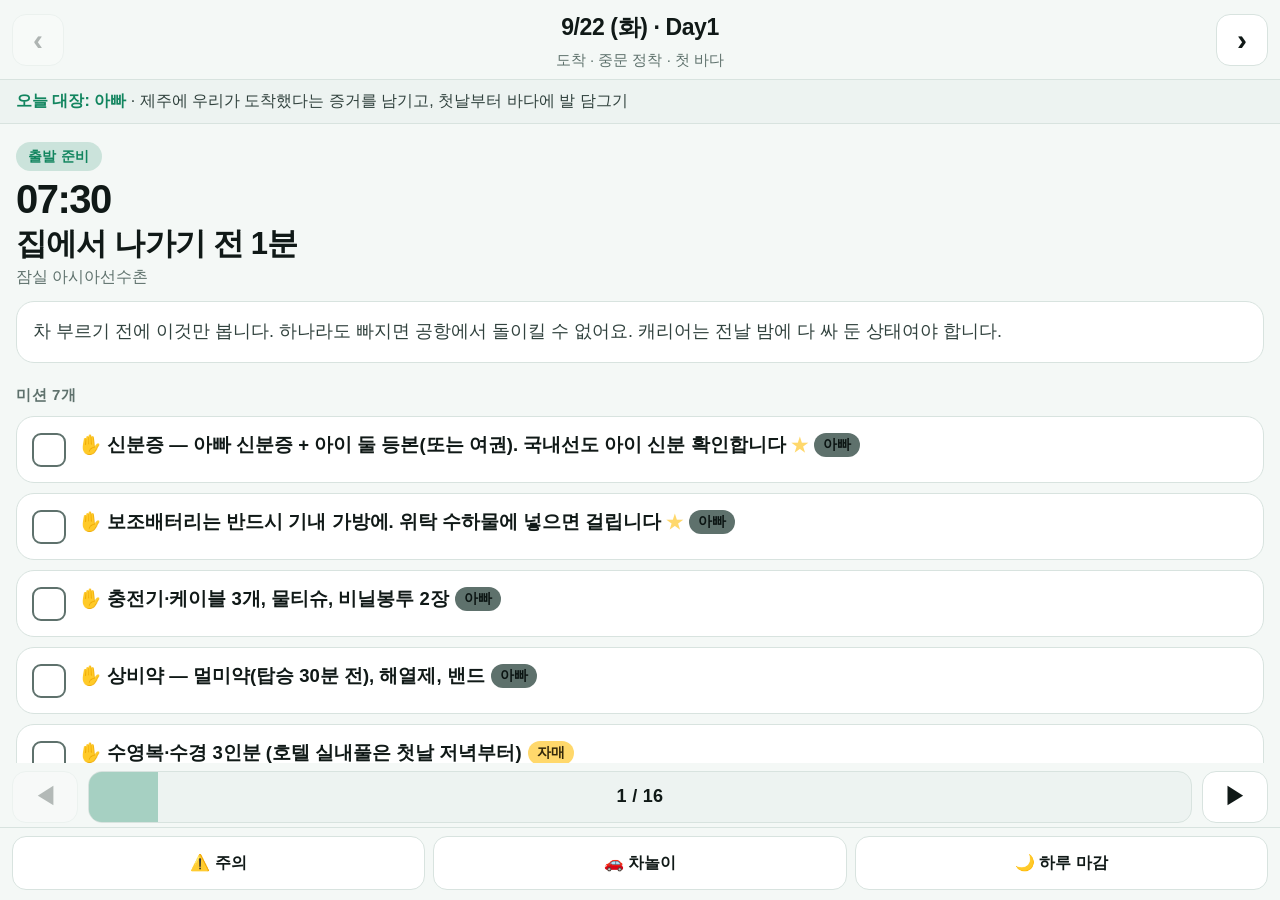
==== go.html @ 1975598d "feat(go): 현장용 아이폰 앱 — 집 출발부터 렌터카까지 단계 스와이프 go.html + assets/go.{js,css} : 큰 글자 현장 진행 앱 (PWA, 오프라인). " ====
<!doctype html>
<html lang="ko">
<head>
<meta charset="utf-8">
<meta name="viewport" content="width=device-width,initial-scale=1,viewport-fit=cover,maximum-scale=1">
<title>제주 GO</title>
<meta name="theme-color" content="#0E1513">
<meta name="apple-mobile-web-app-capable" content="yes">
<meta name="apple-mobile-web-app-status-bar-style" content="black-translucent">
<meta name="apple-mobile-web-app-title" content="제주 GO">
<link rel="manifest" href="manifest.webmanifest">
<link rel="icon" href="assets/img/go-icon-192.png">
<link rel="apple-touch-icon" href="assets/img/go-icon-180.png">
<link rel="stylesheet" href="assets/go.css">
</head>
<body>
<div id="app" class="loading">
  <header id="bar">
    <button id="dayPrev" class="daynav" aria-label="이전 날">‹</button>
    <div id="dayInfo">
      <div id="dayDate">불러오는 중</div>
      <div id="dayLabel"></div>
    </div>
    <button id="dayNext" class="daynav" aria-label="다음 날">›</button>
  </header>
  <div id="goalbar"></div>
  <main id="deck" tabindex="-1"></main>
  <nav id="stepbar" aria-label="스톱 이동">
    <button id="sPrev" class="sbtn" aria-label="이전 단계">◀</button>
    <div id="sProg"><div id="sFill"></div><span id="sNum">1 / 1</span></div>
    <button id="sNext" class="sbtn" aria-label="다음 단계">▶</button>
  </nav>
  <footer id="foot">
    <button id="btnAlerts" class="fbtn">⚠️ 주의</button>
    <button id="btnPlay"   class="fbtn">🚗 차놀이</button>
    <button id="btnClose"  class="fbtn">🌙 하루 마감</button>
  </footer>
</div>
<dialog id="sheet"><div id="sheetBody"></div><button id="sheetX" class="sheetx">닫기</button></dialog>
<script src="assets/go.js"></script>
</body>
</html>
---- assets/go.css ----
/* 제주 GO — 현장용. 큰 글자 · 한 손 조작 · 야외 가독성 */
:root{
  --bg:#0E1513; --card:#182220; --card2:#1F2B28; --ink:#F2F7F5; --ink2:#C3D2CE;
  --dim:#8FA5A0; --line:#2C3A37; --go:#2FB88A; --go-ink:#06231A;
  --warn:#FFB84D; --crit:#FF6B57; --k1:#7FC8FF; --k2:#FFA6D5; --all:#FFD86B;
  --r:18px; --pad:18px;
  --safe-t:env(safe-area-inset-top,0px); --safe-b:env(safe-area-inset-bottom,0px);
}
@media (prefers-color-scheme:light){
  :root{--bg:#F4F8F6;--card:#FFF;--card2:#EDF3F1;--ink:#101917;--ink2:#31423E;
        --dim:#5E716C;--line:#D8E3DF;--go:#12855F;--go-ink:#FFF;}
}
*{box-sizing:border-box;-webkit-tap-highlight-color:transparent}
html,body{margin:0;height:100%;overscroll-behavior:none}
body{background:var(--bg);color:var(--ink);
  font:500 19px/1.55 -apple-system,BlinkMacSystemFont,"Apple SD Gothic Neo","Pretendard",sans-serif;
  -webkit-text-size-adjust:100%}
#app{display:flex;flex-direction:column;height:100dvh;padding-top:var(--safe-t)}

/* ── 상단 날짜 ── */
#bar{display:flex;align-items:center;gap:8px;padding:10px 12px 8px;border-bottom:1px solid var(--line);background:var(--bg)}
#dayInfo{flex:1;min-width:0;text-align:center}
#dayDate{font-size:23px;font-weight:800;letter-spacing:-.4px}
#dayLabel{font-size:15px;color:var(--dim);margin-top:2px;white-space:nowrap;overflow:hidden;text-overflow:ellipsis}
.daynav{width:52px;height:52px;flex:0 0 52px;border:1px solid var(--line);background:var(--card);
  color:var(--ink);border-radius:14px;font-size:30px;line-height:1;font-weight:700}
.daynav:disabled{opacity:.3}
#goalbar{padding:9px 16px;font-size:16px;color:var(--ink2);background:var(--card2);
  border-bottom:1px solid var(--line)}
#goalbar b{color:var(--go)}

/* ── 카드 덱 (가로 스와이프) ── */
#deck{flex:1;display:flex;overflow-x:auto;overflow-y:hidden;scroll-snap-type:x mandatory;
  scroll-behavior:smooth;-webkit-overflow-scrolling:touch;scrollbar-width:none}
#deck::-webkit-scrollbar{display:none}
.stop{flex:0 0 100%;scroll-snap-align:center;scroll-snap-stop:always;
  overflow-y:auto;padding:16px 16px 28px;-webkit-overflow-scrolling:touch}
.stop.is-meal .ttl{color:var(--warn)}

.tag{display:inline-block;font-size:14px;font-weight:800;letter-spacing:.4px;
  color:var(--go);background:color-mix(in srgb,var(--go) 18%,transparent);
  border-radius:999px;padding:4px 12px;margin-bottom:8px}
.time{font-size:40px;font-weight:800;letter-spacing:-1.5px;line-height:1}
.ttl{font-size:31px;font-weight:800;letter-spacing:-.8px;margin:6px 0 2px;line-height:1.2}
.sub{font-size:16px;color:var(--dim)}

.acts{display:grid;grid-template-columns:1fr 1fr;gap:10px;margin:16px 0}
.act{display:flex;align-items:center;justify-content:center;gap:7px;min-height:62px;
  border-radius:16px;border:0;font-size:19px;font-weight:800;padding:0 10px;
  background:var(--card);color:var(--ink);border:1px solid var(--line)}
.act.go{background:var(--go);color:var(--go-ink);border-color:transparent}
.act.wide{grid-column:1/-1}

.note{background:var(--card);border:1px solid var(--line);border-radius:var(--r);
  padding:15px 16px;font-size:18px;line-height:1.65;color:var(--ink2);margin-bottom:16px}

h3.mh{font-size:15px;letter-spacing:.6px;color:var(--dim);margin:20px 0 10px;font-weight:800}
.mi{display:flex;gap:13px;align-items:flex-start;width:100%;text-align:left;
  background:var(--card);border:1px solid var(--line);border-radius:var(--r);
  padding:15px 15px;margin-bottom:10px;color:var(--ink);font:inherit}
.mi .bx{flex:0 0 34px;width:34px;height:34px;border:2.5px solid var(--dim);border-radius:9px;
  display:grid;place-items:center;font-size:21px;margin-top:1px}
.mi.on{background:color-mix(in srgb,var(--go) 14%,var(--card));border-color:var(--go)}
.mi.on .bx{background:var(--go);border-color:var(--go);color:var(--go-ink)}
.mi.on .mt{text-decoration:line-through;opacity:.55}
.mt{font-size:18.5px;line-height:1.45;font-weight:600}
.who{font-size:13.5px;font-weight:800;padding:2px 9px;border-radius:999px;margin-left:6px;
  display:inline-block;vertical-align:2px}
.who.k1{background:var(--k1);color:#04202F}.who.k2{background:var(--k2);color:#3A0C25}
.who.all,.who.both{background:var(--all);color:#33280A}.who.dad{background:var(--dim);color:#0B1412}
.star{color:var(--all);font-size:17px}

/* ── 하단 ── */
#stepbar{display:flex;align-items:center;gap:10px;padding:8px 12px 4px}
.sbtn{flex:0 0 66px;height:52px;border-radius:14px;border:1px solid var(--line);
  background:var(--card);color:var(--ink);font-size:22px;font-weight:800}
.sbtn:disabled{opacity:.28}
#sProg{flex:1;height:52px;border-radius:14px;background:var(--card2);border:1px solid var(--line);
  position:relative;overflow:hidden;display:grid;place-items:center}
#sFill{position:absolute;inset:0 auto 0 0;width:0;background:color-mix(in srgb,var(--go) 32%,transparent);
  transition:width .25s ease}
#sNum{position:relative;font-size:18px;font-weight:800;letter-spacing:.3px}
#foot{display:grid;grid-template-columns:repeat(3,1fr);gap:8px;padding:8px 12px calc(10px + var(--safe-b));
  border-top:1px solid var(--line)}
.fbtn{min-height:54px;border-radius:14px;border:1px solid var(--line);background:var(--card);
  color:var(--ink);font-size:16px;font-weight:700}

/* ── 시트 ── */
#sheet{border:0;padding:0;background:var(--card);color:var(--ink);border-radius:22px 22px 0 0;
  width:100%;max-width:100%;margin:auto auto 0;max-height:86dvh}
#sheet::backdrop{background:#000C}
#sheetBody{padding:22px 18px 8px;overflow-y:auto;max-height:70dvh;font-size:18px;line-height:1.6}
#sheetBody h2{font-size:24px;margin:0 0 14px}
#sheetBody h4{font-size:19px;margin:18px 0 6px}
#sheetBody p{margin:0 0 12px;color:var(--ink2)}
.al{border-left:5px solid var(--line);padding:11px 13px;margin-bottom:12px;border-radius:0 12px 12px 0;background:var(--card2)}
.al.crit{border-color:var(--crit)}.al.warn{border-color:var(--warn)}
.al b{display:block;margin-bottom:5px;font-size:18px}
.sheetx{width:calc(100% - 36px);margin:10px 18px calc(18px + var(--safe-b));min-height:58px;
  border:0;border-radius:15px;background:var(--go);color:var(--go-ink);font-size:19px;font-weight:800}
.qa textarea{width:100%;min-height:82px;font:inherit;font-size:18px;padding:12px;border-radius:13px;
  border:1px solid var(--line);background:var(--bg);color:var(--ink);margin-bottom:6px}
.loading #deck::before{content:"불러오는 중…";margin:auto;color:var(--dim)}
.err{padding:30px 20px;color:var(--crit);font-size:19px}
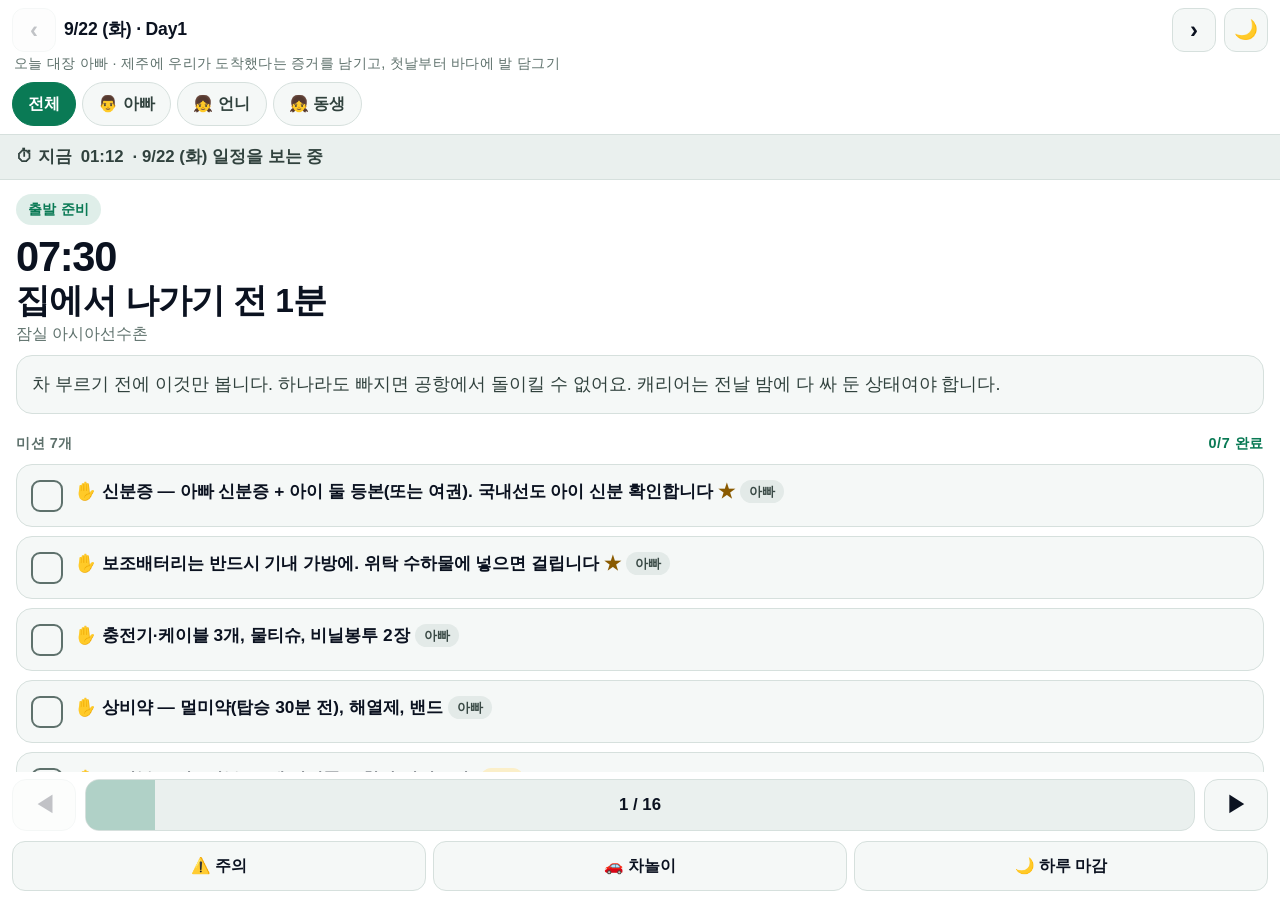
==== commit bb50bfeb: "feat(go): v2 — 야외용 계기판으로 재디자인 (라이트 퍼스트·시간 인지·사람 필터) 방향: docs/go-design-direction.md (archetype=style" ====
--- a/go.html
+++ b/go.html
@@ -1,12 +1,12 @@
 <!doctype html>
-<html lang="ko">
+<html lang="ko" data-theme="day">
 <head>
 <meta charset="utf-8">
-<meta name="viewport" content="width=device-width,initial-scale=1,viewport-fit=cover,maximum-scale=1">
+<meta name="viewport" content="width=device-width,initial-scale=1,viewport-fit=cover">
 <title>제주 GO</title>
-<meta name="theme-color" content="#0E1513">
+<meta name="theme-color" content="#FFFFFF">
 <meta name="apple-mobile-web-app-capable" content="yes">
-<meta name="apple-mobile-web-app-status-bar-style" content="black-translucent">
+<meta name="apple-mobile-web-app-status-bar-style" content="default">
 <meta name="apple-mobile-web-app-title" content="제주 GO">
 <link rel="manifest" href="manifest.webmanifest">
 <link rel="icon" href="assets/img/go-icon-192.png">
@@ -16,16 +16,18 @@
 <body>
 <div id="app" class="loading">
   <header id="bar">
-    <button id="dayPrev" class="daynav" aria-label="이전 날">‹</button>
-    <div id="dayInfo">
+    <div id="row1">
+      <button id="dayPrev" class="icobtn daynav" aria-label="이전 날">‹</button>
       <div id="dayDate">불러오는 중</div>
-      <div id="dayLabel"></div>
+      <button id="dayNext" class="icobtn daynav" aria-label="다음 날">›</button>
+      <button id="theme" class="icobtn" aria-label="밤 모드">🌙</button>
     </div>
-    <button id="dayNext" class="daynav" aria-label="다음 날">›</button>
+    <div id="dayLabel"></div>
+    <div id="who" role="group" aria-label="누구의 미션"></div>
   </header>
-  <div id="goalbar"></div>
-  <main id="deck" tabindex="-1"></main>
-  <nav id="stepbar" aria-label="스톱 이동">
+  <div id="clock" aria-live="polite"></div>
+  <main id="deck"></main>
+  <nav id="stepbar" aria-label="단계 이동">
     <button id="sPrev" class="sbtn" aria-label="이전 단계">◀</button>
     <div id="sProg"><div id="sFill"></div><span id="sNum">1 / 1</span></div>
     <button id="sNext" class="sbtn" aria-label="다음 단계">▶</button>
--- a/assets/go.css
+++ b/assets/go.css
@@ -1,104 +1,146 @@
-/* 제주 GO — 현장용. 큰 글자 · 한 손 조작 · 야외 가독성 */
+/* 제주 GO v2 — 야외용 계기판. 라이트 퍼스트 · Dynamic Type · 즉시 피드백 */
 :root{
-  --bg:#0E1513; --card:#182220; --card2:#1F2B28; --ink:#F2F7F5; --ink2:#C3D2CE;
-  --dim:#8FA5A0; --line:#2C3A37; --go:#2FB88A; --go-ink:#06231A;
-  --warn:#FFB84D; --crit:#FF6B57; --k1:#7FC8FF; --k2:#FFA6D5; --all:#FFD86B;
-  --r:18px; --pad:18px;
-  --safe-t:env(safe-area-inset-top,0px); --safe-b:env(safe-area-inset-bottom,0px);
+  /* 라이트 = 기본 (직사광선) */
+  --bg:#FFFFFF; --card:#F5F8F7; --card2:#EAF0EE; --line:#D6E0DD;
+  --ink:#0B1220; --ink2:#31423E; --dim:#5E716C;
+  --go:#0A7A55; --go-ink:#FFFFFF; --late:#A8331A; --soon:#8A5A00;
+  --k1:#0B5A86; --k1bg:#D6ECF9; --k2:#8A2560; --k2bg:#FBDDEE;
+  --dad:#3A4A46; --dadbg:#E3EAE8; --all:#7A5A00; --allbg:#FBEFC9;
+  --r:16px; --safe-t:env(safe-area-inset-top,0px); --safe-b:env(safe-area-inset-bottom,0px);
 }
-@media (prefers-color-scheme:light){
-  :root{--bg:#F4F8F6;--card:#FFF;--card2:#EDF3F1;--ink:#101917;--ink2:#31423E;
-        --dim:#5E716C;--line:#D8E3DF;--go:#12855F;--go-ink:#FFF;}
+:root[data-theme="night"]{
+  --bg:#0E1513; --card:#182220; --card2:#1F2B28; --line:#2C3A37;
+  --ink:#F2F7F5; --ink2:#C3D2CE; --dim:#8FA5A0;
+  --go:#2FB88A; --go-ink:#06231A; --late:#FF6B57; --soon:#FFB84D;
+  --k1:#BFE4FA; --k1bg:#14384D; --k2:#FBD0E6; --k2bg:#4A1633;
+  --dad:#C9D6D2; --dadbg:#2A3734; --all:#FFE08A; --allbg:#453612;
 }
 *{box-sizing:border-box;-webkit-tap-highlight-color:transparent}
 html,body{margin:0;height:100%;overscroll-behavior:none}
 body{background:var(--bg);color:var(--ink);
-  font:500 19px/1.55 -apple-system,BlinkMacSystemFont,"Apple SD Gothic Neo","Pretendard",sans-serif;
-  -webkit-text-size-adjust:100%}
+  font:500 1.0625rem/1.55 -apple-system,BlinkMacSystemFont,"Apple SD Gothic Neo","Pretendard",sans-serif;}
 #app{display:flex;flex-direction:column;height:100dvh;padding-top:var(--safe-t)}
 
-/* ── 상단 날짜 ── */
-#bar{display:flex;align-items:center;gap:8px;padding:10px 12px 8px;border-bottom:1px solid var(--line);background:var(--bg)}
-#dayInfo{flex:1;min-width:0;text-align:center}
-#dayDate{font-size:23px;font-weight:800;letter-spacing:-.4px}
-#dayLabel{font-size:15px;color:var(--dim);margin-top:2px;white-space:nowrap;overflow:hidden;text-overflow:ellipsis}
-.daynav{width:52px;height:52px;flex:0 0 52px;border:1px solid var(--line);background:var(--card);
-  color:var(--ink);border-radius:14px;font-size:30px;line-height:1;font-weight:700}
-.daynav:disabled{opacity:.3}
-#goalbar{padding:9px 16px;font-size:16px;color:var(--ink2);background:var(--card2);
-  border-bottom:1px solid var(--line)}
-#goalbar b{color:var(--go)}
+/* ── 상단: translucent, 콘텐츠가 밑으로 흐른다 ── */
+#bar{position:relative;z-index:5;padding:8px 12px 0;
+  background:color-mix(in srgb,var(--bg) 78%,transparent);
+  backdrop-filter:blur(20px) saturate(180%);-webkit-backdrop-filter:blur(20px) saturate(180%)}
+#row1{display:flex;align-items:center;gap:8px}
+#dayDate{flex:1;min-width:0;font-size:1.1rem;font-weight:800;letter-spacing:-.01em;
+  white-space:nowrap;overflow:hidden;text-overflow:ellipsis}
+#dayLabel{font-size:.9rem;color:var(--dim);letter-spacing:.02em;padding:0 2px 6px}
+.icobtn{width:44px;height:44px;flex:0 0 44px;border:1px solid var(--line);background:var(--card);
+  color:var(--ink);border-radius:12px;font-size:1.2rem;line-height:1;display:grid;place-items:center}
+.icobtn:active{transform:scale(.94);background:var(--card2)}
+.daynav{font-size:1.5rem;font-weight:700}
+.daynav:disabled{opacity:.25}
 
-/* ── 카드 덱 (가로 스와이프) ── */
+/* 사람 필터 */
+#who{display:flex;gap:6px;padding:2px 0 8px;overflow-x:auto;scrollbar-width:none}
+#who::-webkit-scrollbar{display:none}
+.wf{flex:0 0 auto;min-height:44px;padding:0 15px;border-radius:999px;border:1.5px solid var(--line);
+  background:var(--card);color:var(--ink2);font-size:1rem;font-weight:700;letter-spacing:.01em}
+.wf:active{transform:scale(.96)}
+.wf.on{background:var(--go);border-color:var(--go);color:var(--go-ink)}
+
+/* 시간 인지 스트립 */
+#clock{display:flex;align-items:center;gap:9px;padding:9px 16px;font-size:1.05rem;font-weight:700;
+  background:var(--card2);border-top:1px solid var(--line);border-bottom:1px solid var(--line);
+  color:var(--ink2)}
+#clock.late{background:color-mix(in srgb,var(--late) 14%,var(--bg));color:var(--late)}
+#clock.soon{background:color-mix(in srgb,var(--soon) 15%,var(--bg));color:var(--soon)}
+#clock b{font-variant-numeric:tabular-nums}
+
+/* ── 카드 덱 ── */
 #deck{flex:1;display:flex;overflow-x:auto;overflow-y:hidden;scroll-snap-type:x mandatory;
-  scroll-behavior:smooth;-webkit-overflow-scrolling:touch;scrollbar-width:none}
+  -webkit-overflow-scrolling:touch;scrollbar-width:none}
 #deck::-webkit-scrollbar{display:none}
 .stop{flex:0 0 100%;scroll-snap-align:center;scroll-snap-stop:always;
-  overflow-y:auto;padding:16px 16px 28px;-webkit-overflow-scrolling:touch}
-.stop.is-meal .ttl{color:var(--warn)}
+  overflow-y:auto;padding:14px 16px 26px;-webkit-overflow-scrolling:touch}
 
-.tag{display:inline-block;font-size:14px;font-weight:800;letter-spacing:.4px;
-  color:var(--go);background:color-mix(in srgb,var(--go) 18%,transparent);
-  border-radius:999px;padding:4px 12px;margin-bottom:8px}
-.time{font-size:40px;font-weight:800;letter-spacing:-1.5px;line-height:1}
-.ttl{font-size:31px;font-weight:800;letter-spacing:-.8px;margin:6px 0 2px;line-height:1.2}
-.sub{font-size:16px;color:var(--dim)}
+.tag{display:inline-block;font-size:.9rem;font-weight:800;letter-spacing:.02em;
+  color:var(--go);background:color-mix(in srgb,var(--go) 13%,transparent);
+  border-radius:999px;padding:4px 12px;margin-bottom:10px}
+.stop.is-meal .tag{color:var(--soon);background:color-mix(in srgb,var(--soon) 15%,transparent)}
+.time{font-size:clamp(1.9rem,7vw,2.6rem);font-weight:800;letter-spacing:-.03em;line-height:1.05;
+  font-variant-numeric:tabular-nums}
+.ttl{font-size:clamp(1.6rem,6vw,2.1rem);font-weight:800;letter-spacing:-.02em;
+  line-height:1.15;margin:4px 0 2px}
+.sub{font-size:1rem;color:var(--dim);line-height:1.4}
 
-.acts{display:grid;grid-template-columns:1fr 1fr;gap:10px;margin:16px 0}
-.act{display:flex;align-items:center;justify-content:center;gap:7px;min-height:62px;
-  border-radius:16px;border:0;font-size:19px;font-weight:800;padding:0 10px;
-  background:var(--card);color:var(--ink);border:1px solid var(--line)}
+.acts{display:grid;gap:9px;margin:15px 0}
+.acts.two{grid-template-columns:1fr 1fr}
+.act{display:flex;align-items:center;justify-content:center;gap:7px;min-height:60px;
+  border-radius:15px;font-size:1.1rem;font-weight:800;padding:0 10px;
+  background:var(--card);color:var(--ink);border:1.5px solid var(--line)}
+.act:active{transform:scale(.97);background:var(--card2)}
 .act.go{background:var(--go);color:var(--go-ink);border-color:transparent}
-.act.wide{grid-column:1/-1}
+.act.go:active{background:color-mix(in srgb,var(--go) 85%,#000)}
 
 .note{background:var(--card);border:1px solid var(--line);border-radius:var(--r);
-  padding:15px 16px;font-size:18px;line-height:1.65;color:var(--ink2);margin-bottom:16px}
+  padding:14px 15px;font-size:1.12rem;line-height:1.62;color:var(--ink2);margin-bottom:15px}
 
-h3.mh{font-size:15px;letter-spacing:.6px;color:var(--dim);margin:20px 0 10px;font-weight:800}
-.mi{display:flex;gap:13px;align-items:flex-start;width:100%;text-align:left;
-  background:var(--card);border:1px solid var(--line);border-radius:var(--r);
-  padding:15px 15px;margin-bottom:10px;color:var(--ink);font:inherit}
-.mi .bx{flex:0 0 34px;width:34px;height:34px;border:2.5px solid var(--dim);border-radius:9px;
-  display:grid;place-items:center;font-size:21px;margin-top:1px}
-.mi.on{background:color-mix(in srgb,var(--go) 14%,var(--card));border-color:var(--go)}
-.mi.on .bx{background:var(--go);border-color:var(--go);color:var(--go-ink)}
-.mi.on .mt{text-decoration:line-through;opacity:.55}
-.mt{font-size:18.5px;line-height:1.45;font-weight:600}
-.who{font-size:13.5px;font-weight:800;padding:2px 9px;border-radius:999px;margin-left:6px;
-  display:inline-block;vertical-align:2px}
-.who.k1{background:var(--k1);color:#04202F}.who.k2{background:var(--k2);color:#3A0C25}
-.who.all,.who.both{background:var(--all);color:#33280A}.who.dad{background:var(--dim);color:#0B1412}
-.star{color:var(--all);font-size:17px}
+h3.mh{font-size:.9rem;letter-spacing:.04em;color:var(--dim);margin:18px 0 9px;font-weight:800;
+  display:flex;justify-content:space-between;align-items:baseline}
+h3.mh span{font-variant-numeric:tabular-nums;color:var(--go)}
+.mi{display:flex;gap:12px;align-items:flex-start;width:100%;text-align:left;
+  background:var(--card);border:1.5px solid var(--line);border-radius:var(--r);
+  padding:14px;margin-bottom:9px;color:var(--ink);font:inherit;
+  transition:background .12s ease,border-color .12s ease}
+.mi:active{transform:scale(.985)}
+.mi .bx{flex:0 0 32px;width:32px;height:32px;border:2.5px solid var(--dim);border-radius:9px;
+  display:grid;place-items:center;font-size:1.25rem;margin-top:1px;
+  transition:transform .22s cubic-bezier(.34,1.56,.64,1),background .15s ease}
+.mi.on{background:color-mix(in srgb,var(--go) 11%,var(--card));border-color:var(--go)}
+.mi.on .bx{background:var(--go);border-color:var(--go);color:var(--go-ink);transform:scale(1.12)}
+.mi.on .mt{text-decoration:line-through;opacity:.5}
+.mt{font-size:1.08rem;line-height:1.48;font-weight:600}
+.who{font-size:.82rem;font-weight:800;padding:2px 9px;border-radius:999px;margin-left:5px;
+  display:inline-block;vertical-align:1px;letter-spacing:.01em}
+.who.k1{background:var(--k1bg);color:var(--k1)}.who.k2{background:var(--k2bg);color:var(--k2)}
+.who.all,.who.both{background:var(--allbg);color:var(--all)}
+.who.dad{background:var(--dadbg);color:var(--dad)}
+.star{color:var(--soon)}
+.empty{padding:14px;color:var(--dim);font-size:1rem;text-align:center}
 
-/* ── 하단 ── */
-#stepbar{display:flex;align-items:center;gap:10px;padding:8px 12px 4px}
-.sbtn{flex:0 0 66px;height:52px;border-radius:14px;border:1px solid var(--line);
-  background:var(--card);color:var(--ink);font-size:22px;font-weight:800}
-.sbtn:disabled{opacity:.28}
-#sProg{flex:1;height:52px;border-radius:14px;background:var(--card2);border:1px solid var(--line);
+/* ── 하단 (한 손 도달) ── */
+#stepbar{display:flex;align-items:center;gap:9px;padding:7px 12px 3px}
+.sbtn{flex:0 0 64px;height:52px;border-radius:14px;border:1.5px solid var(--line);
+  background:var(--card);color:var(--ink);font-size:1.3rem;font-weight:800}
+.sbtn:active{transform:scale(.95);background:var(--card2)}
+.sbtn:disabled{opacity:.25}
+#sProg{flex:1;height:52px;border-radius:14px;background:var(--card2);border:1.5px solid var(--line);
   position:relative;overflow:hidden;display:grid;place-items:center}
-#sFill{position:absolute;inset:0 auto 0 0;width:0;background:color-mix(in srgb,var(--go) 32%,transparent);
+#sFill{position:absolute;inset:0 auto 0 0;width:0;background:color-mix(in srgb,var(--go) 26%,transparent);
   transition:width .25s ease}
-#sNum{position:relative;font-size:18px;font-weight:800;letter-spacing:.3px}
-#foot{display:grid;grid-template-columns:repeat(3,1fr);gap:8px;padding:8px 12px calc(10px + var(--safe-b));
-  border-top:1px solid var(--line)}
-.fbtn{min-height:54px;border-radius:14px;border:1px solid var(--line);background:var(--card);
-  color:var(--ink);font-size:16px;font-weight:700}
+#sNum{position:relative;font-size:1.05rem;font-weight:800;font-variant-numeric:tabular-nums}
+#foot{display:grid;grid-template-columns:repeat(3,1fr);gap:7px;
+  padding:7px 12px calc(9px + var(--safe-b))}
+.fbtn{min-height:50px;border-radius:13px;border:1.5px solid var(--line);background:var(--card);
+  color:var(--ink);font-size:.98rem;font-weight:700}
+.fbtn:active{transform:scale(.96);background:var(--card2)}
 
 /* ── 시트 ── */
-#sheet{border:0;padding:0;background:var(--card);color:var(--ink);border-radius:22px 22px 0 0;
-  width:100%;max-width:100%;margin:auto auto 0;max-height:86dvh}
-#sheet::backdrop{background:#000C}
-#sheetBody{padding:22px 18px 8px;overflow-y:auto;max-height:70dvh;font-size:18px;line-height:1.6}
-#sheetBody h2{font-size:24px;margin:0 0 14px}
-#sheetBody h4{font-size:19px;margin:18px 0 6px}
-#sheetBody p{margin:0 0 12px;color:var(--ink2)}
-.al{border-left:5px solid var(--line);padding:11px 13px;margin-bottom:12px;border-radius:0 12px 12px 0;background:var(--card2)}
-.al.crit{border-color:var(--crit)}.al.warn{border-color:var(--warn)}
-.al b{display:block;margin-bottom:5px;font-size:18px}
-.sheetx{width:calc(100% - 36px);margin:10px 18px calc(18px + var(--safe-b));min-height:58px;
-  border:0;border-radius:15px;background:var(--go);color:var(--go-ink);font-size:19px;font-weight:800}
-.qa textarea{width:100%;min-height:82px;font:inherit;font-size:18px;padding:12px;border-radius:13px;
-  border:1px solid var(--line);background:var(--bg);color:var(--ink);margin-bottom:6px}
+#sheet{border:0;padding:0;background:var(--bg);color:var(--ink);border-radius:20px 20px 0 0;
+  width:100%;max-width:100%;margin:auto auto 0;max-height:88dvh}
+#sheet::backdrop{background:#0009;backdrop-filter:blur(3px)}
+#sheetBody{padding:20px 18px 8px;overflow-y:auto;max-height:72dvh;font-size:1.12rem;line-height:1.6}
+#sheetBody h2{font-size:1.4rem;margin:0 0 12px;letter-spacing:-.02em}
+#sheetBody h4{font-size:1.1rem;margin:16px 0 5px}
+#sheetBody p{margin:0 0 11px;color:var(--ink2)}
+.al{border-left:5px solid var(--line);padding:11px 13px;margin-bottom:11px;
+  border-radius:0 12px 12px 0;background:var(--card)}
+.al.crit{border-color:var(--late)}.al.warn{border-color:var(--soon)}
+.al b{display:block;margin-bottom:4px;font-size:1.12rem}
+.sheetx{width:calc(100% - 36px);margin:10px 18px calc(16px + var(--safe-b));min-height:56px;
+  border:0;border-radius:15px;background:var(--go);color:var(--go-ink);font-size:1.1rem;font-weight:800}
+.sheetx:active{transform:scale(.98)}
+.qa textarea{width:100%;min-height:80px;font:inherit;font-size:1.05rem;padding:12px;border-radius:13px;
+  border:1.5px solid var(--line);background:var(--card);color:var(--ink);margin-bottom:6px}
+.err{padding:28px 20px;color:var(--late);font-size:1.05rem}
 .loading #deck::before{content:"불러오는 중…";margin:auto;color:var(--dim)}
-.err{padding:30px 20px;color:var(--crit);font-size:19px}
+
+@media (prefers-reduced-motion:reduce){
+  *{transition-duration:.01ms !important}
+  .act:active,.mi:active,.sbtn:active,.icobtn:active,.wf:active{transform:none}
+}
